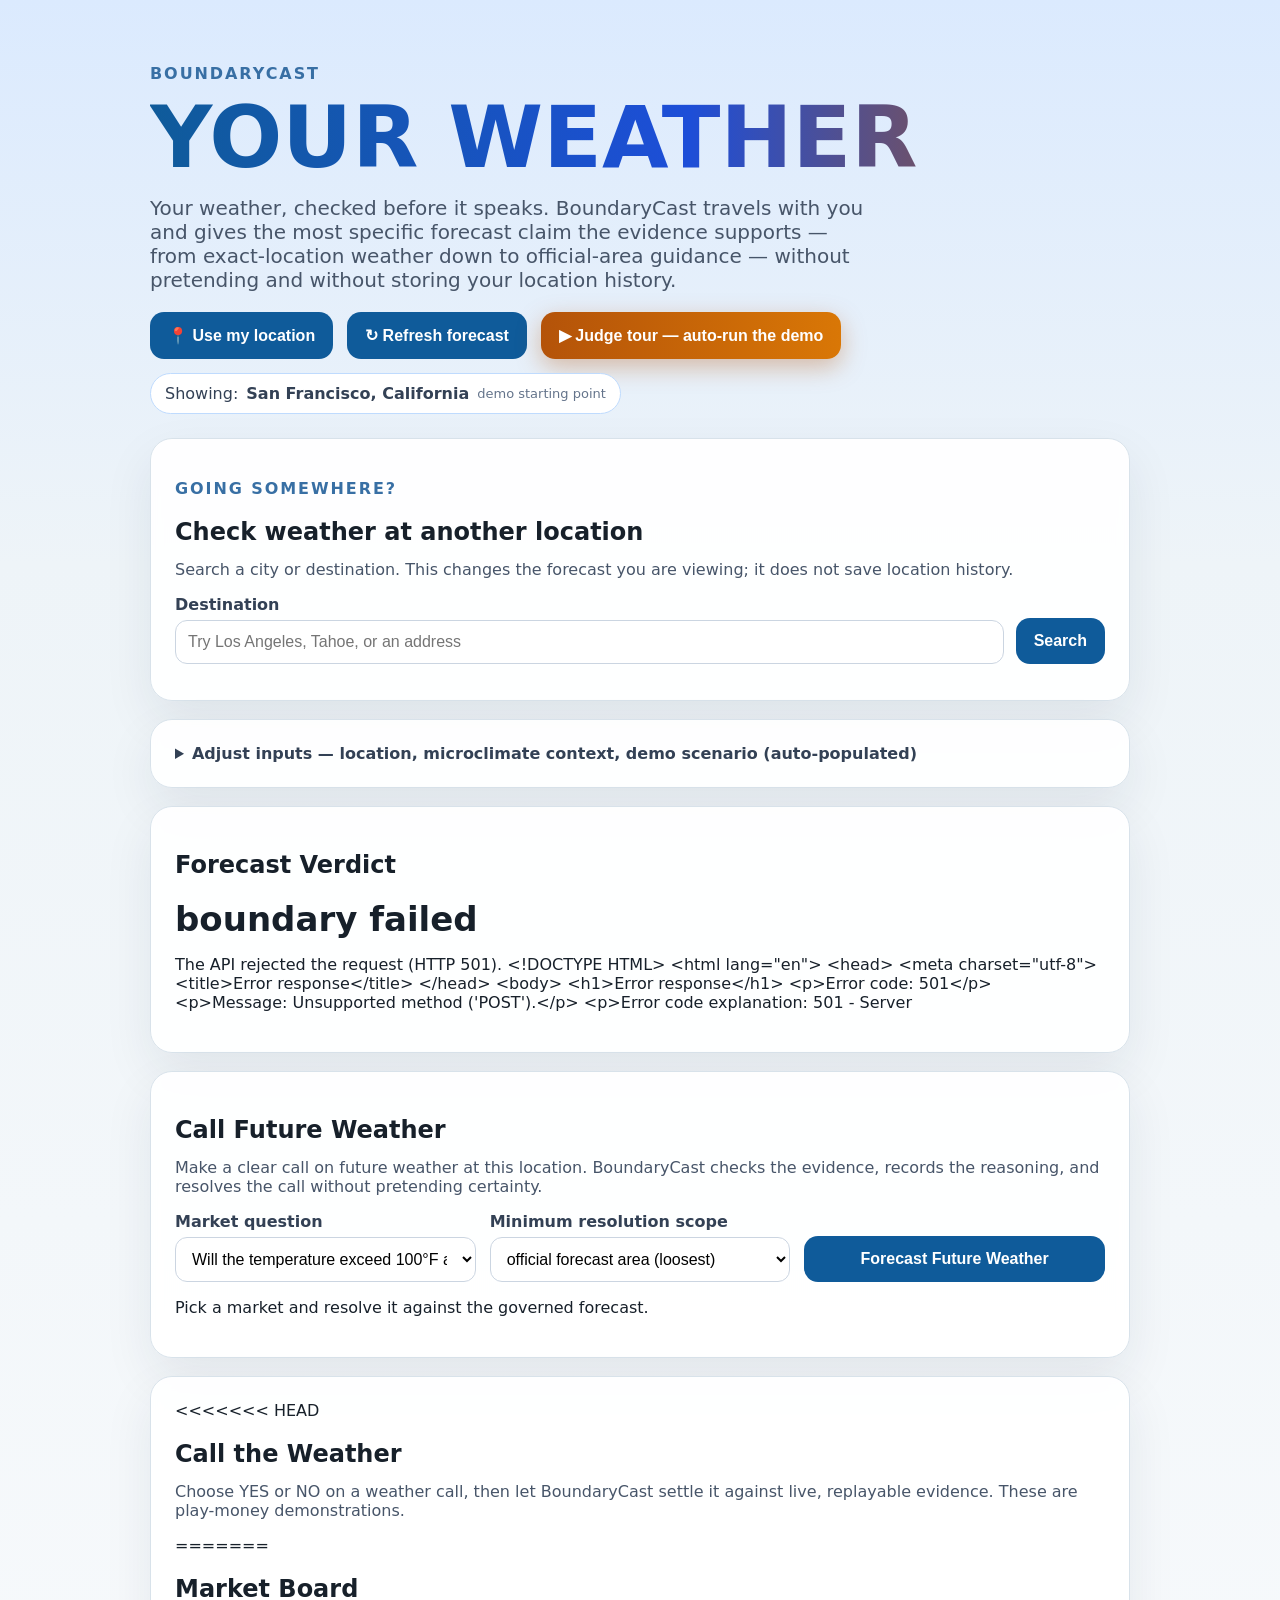
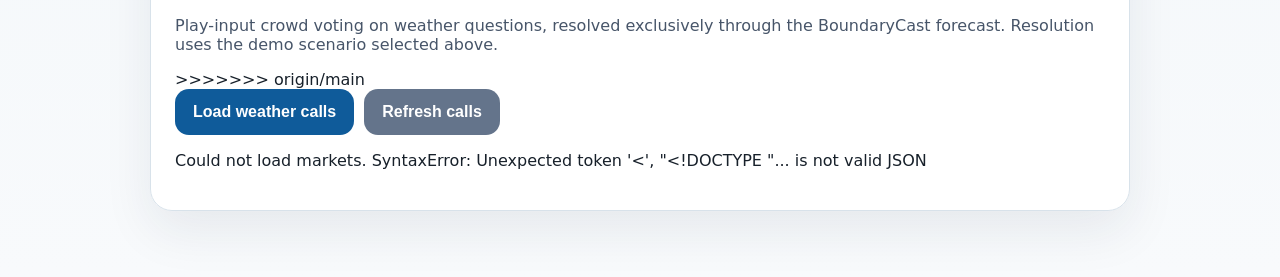
==== boundarycast-personal-weather/apps/web/index.html @ d0006dfb "Resolve merge conflicts with origin/main" ====
<!doctype html>
<html lang="en">
<head>
  <meta charset="utf-8" />
  <meta name="viewport" content="width=device-width, initial-scale=1" />
  <title>BoundaryCast | Your Weather</title>
  <link rel="stylesheet" href="styles.css" />
</head>
<body>
  <main class="shell">
    <section class="hero">
      <p class="eyebrow">BoundaryCast</p>
      <h1>Your Weather</h1>
      <p class="sub">Your weather, checked before it speaks. BoundaryCast travels with you and gives the most specific forecast claim the evidence supports — from exact-location weather down to official-area guidance — without pretending and without storing your location history.</p>
      <div class="tour-row">
        <button id="geo">📍 Use my location</button>
        <button id="run">↻ Refresh forecast</button>
        <button id="tour" class="secondary">▶ Judge tour — auto-run the demo</button>
        <span id="tourStatus"></span>
      </div>
      <div class="location-now" id="locationNow">Showing: <strong>San Francisco, California</strong> <span>demo starting point</span></div>
    </section>

    <section class="card destination-card">
      <p class="eyebrow">Going somewhere?</p>
      <h2>Check weather at another location</h2>
      <p class="oracle-sub">Search a city or destination. This changes the forecast you are viewing; it does not save location history.</p>
      <form id="destinationForm" class="destination-search">
        <label for="destination">Destination
          <input id="destination" autocomplete="off" placeholder="Try Los Angeles, Tahoe, or an address" />
        </label>
        <button type="submit">Search</button>
      </form>
      <div id="destinationResults" class="destination-results"></div>
    </section>

    <details class="card advanced">
      <summary>Adjust inputs — location, microclimate context, demo scenario (auto-populated)</summary>
      <p class="oracle-sub">Everything below fills itself: your location comes from the browser, microclimate context is auto-derived demo data. Open this only to override it.</p>
      <div class="controls">
      <label>Latitude <input id="lat" type="number" step="0.0001" min="-90" max="90" value="37.7749" /></label>
      <label>Longitude <input id="lon" type="number" step="0.0001" min="-180" max="180" value="-122.4194" /></label>
      <label>Precision meters <input id="precision" type="number" min="1" max="100000" value="25" /></label>
      <label>Requested scope
        <select id="requestedScope">
          <option value="exact_location">exact location</option>
          <option value="microclimate_adjusted">microclimate adjusted</option>
          <option value="nearby_observation_area">nearby observation area</option>
          <option value="official_forecast_area">official forecast area</option>
        </select>
      </label>
      <label>Surface exposure <input id="surface" value="open" placeholder="asphalt, grass, roof" /></label>
      <label>Shade exposure <input id="shade" value="partial" placeholder="open sun, tree shade, building shade" /></label>
      <label>Wind exposure <input id="wind" value="moderate" placeholder="sheltered, open, exposed" /></label>
      <label>Elevation meters <input id="elevation" type="number" step="1" min="-500" max="10000" value="16" placeholder="unknown" /></label>
      <label>Nearby water
        <select id="water"><option value="">unknown</option><option value="true" selected>yes</option><option value="false">no</option></select>
      </label>
      <label>Urban density
        <select id="urban"><option value="">unknown</option><option>low</option><option>medium</option><option selected>high</option></select>
      </label>
      <label>Demo scenario
        <select id="scenario">
          <option value="normal">normal evidence</option>
          <option value="alert">active official alert</option>
          <option value="no_observation">no nearby observation</option>
          <option value="no_forecast">no official forecast</option>
          <option value="nothing">no forecast + no observation</option>
        </select>
      </label>
      </div>
    </details>

    <section class="card" id="result">
      <h2>Forecast Verdict</h2>
      <p>Run the demo to generate a governed personal forecast.</p>
    </section>

    <section class="card">
      <h2>Call Future Weather</h2>
      <p class="oracle-sub">Make a clear call on future weather at this location. BoundaryCast checks the evidence, records the reasoning, and resolves the call without pretending certainty.</p>
      <div class="controls">
        <label>Market question
          <select id="market">
            <option value="temp100">Will the temperature exceed 100°F at this job site today?</option>
            <option value="temp80">Will the temperature exceed 80°F at this location today?</option>
            <option value="wind25">Will wind exceed 25 mph at this delivery checkpoint?</option>
            <option value="rain50">Will rain probability exceed 50% at this outdoor event?</option>
            <option value="alert">Will an official weather alert be active for this location?</option>
          </select>
        </label>
        <label>Minimum resolution scope
          <select id="minScope">
            <option value="official_forecast_area">official forecast area (loosest)</option>
            <option value="nearby_observation_area">nearby observation area</option>
            <option value="microclimate_adjusted">microclimate adjusted</option>
            <option value="exact_location">exact location (strictest)</option>
          </select>
        </label>
        <button id="resolve">Forecast Future Weather</button>
      </div>
      <div id="oracleResult"><p>Pick a market and resolve it against the governed forecast.</p></div>
    </section>

    <section class="card">
<<<<<<< HEAD
      <h2>Call the Weather</h2>
      <p class="oracle-sub">Choose YES or NO on a weather call, then let BoundaryCast settle it against live, replayable evidence. These are play-money demonstrations.</p>
=======
      <h2>Market Board</h2>
      <p class="oracle-sub">Play‑input crowd voting on weather questions, resolved exclusively through the BoundaryCast forecast. Resolution uses the demo scenario selected above.</p>
>>>>>>> origin/main
      <div class="board-actions">
        <button id="seedMarkets">Load weather calls</button>
        <button id="refreshMarkets" class="secondary">Refresh calls</button>
      </div>
      <div id="marketBoard"><p>Seed the demo markets to populate the board.</p></div>
    </section>
  </main>
  <script src="app.js"></script>
</body>
</html>
---- boundarycast-personal-weather/apps/web/styles.css ----
:root { font-family: Inter, ui-sans-serif, system-ui, -apple-system, Segoe UI, sans-serif; color: #17202a; }
body { margin: 0; background: linear-gradient(180deg, #dbeafe 0%, #eef4f8 30%, #f8fafc 100%); min-height: 100vh; }
.shell { max-width: 980px; margin: 0 auto; padding: 48px 20px; }
.hero { margin-bottom: 24px; }
.eyebrow { text-transform: uppercase; letter-spacing: .12em; font-weight: 700; color: #386fa4; }
h1 { font-size: clamp(42px, 8vw, 86px); line-height: .9; margin: 0; text-transform: uppercase;
     background: linear-gradient(90deg, #0f5b9a, #1d4ed8 55%, #b45309); -webkit-background-clip: text; background-clip: text; color: transparent; }
.sub { max-width: 720px; font-size: 20px; color: #475569; }
.tour-row { display: flex; align-items: center; gap: 14px; flex-wrap: wrap; margin-top: 6px; }
#tour { background: linear-gradient(90deg, #b45309, #d97706); box-shadow: 0 8px 24px rgba(180, 83, 9, .35); }
#tourStatus { color: #92400e; font-weight: 650; }
.location-now { margin-top: 14px; display: inline-flex; gap: 8px; align-items: center; padding: 10px 14px; border-radius: 999px; background: #fff; border: 1px solid #bfdbfe; color: #334155; }
.location-now span { color: #64748b; font-size: 13px; }
.destination-search { display: grid; grid-template-columns: 1fr auto; gap: 12px; align-items: end; }
.destination-results { display: grid; gap: 8px; margin-top: 12px; }
.destination-result { display: flex; justify-content: space-between; align-items: center; text-align: left; background: #eff6ff; color: #0f172a; padding: 12px 14px; }
.destination-result small { margin-left: 12px; }
.destination-selected { color: #166534; font-weight: 700; }
.forecast-place { color: #0f5b9a; font-weight: 750; margin-top: 4px; }
.card { background: rgba(255, 255, 255, .92); border: 1px solid #d8e2ea; border-radius: 22px; box-shadow: 0 20px 50px rgba(20, 40, 60, .08); padding: 24px; margin: 18px 0; backdrop-filter: blur(6px); }
.controls { display: grid; grid-template-columns: repeat(auto-fit, minmax(220px, 1fr)); gap: 14px; }
label { display: flex; flex-direction: column; gap: 6px; font-weight: 650; color: #334155; }
input, select { border: 1px solid #cbd5e1; border-radius: 12px; padding: 12px; font-size: 16px; background: white; }
input:focus, select:focus { outline: 2px solid #0f5b9a55; }
button { border: 0; border-radius: 14px; padding: 14px 18px; background: #0f5b9a; color: white; font-size: 16px; font-weight: 800; cursor: pointer; align-self: end; transition: transform .12s ease, box-shadow .12s ease; }
button:hover:not(:disabled) { transform: translateY(-1px); box-shadow: 0 10px 24px rgba(15, 91, 154, .3); }
.verdict { font-size: 34px; font-weight: 900; margin: 4px 0; animation: reveal .45s ease both; }
@keyframes reveal { from { opacity: 0; transform: translateY(8px); } to { opacity: 1; transform: none; } }
.scope-badge { display: inline-block; border-radius: 999px; padding: 8px 16px; font-weight: 800; font-size: 15px; margin: 6px 0 10px; background: #e2e8f0; color: #334155; animation: reveal .5s ease both; }
.scope-exact_location { background: #dcfce7; color: #166534; box-shadow: 0 0 0 3px #16653422; }
.scope-microclimate_adjusted { background: #dbeafe; color: #1e40af; box-shadow: 0 0 0 3px #1e40af22; }
.scope-nearby_observation_area { background: #fef9c3; color: #854d0e; }
.scope-official_forecast_area { background: #fef3c7; color: #92400e; }
.scope-official_alert_only { background: #fee2e2; color: #991b1b; box-shadow: 0 0 0 3px #991b1b22; }
.scope-unsupported_specific_claim { background: #f1f5f9; color: #475569; }
.fallback { background: #fffbeb; border: 1px solid #fde68a; border-radius: 12px; padding: 10px 14px; color: #92400e; }
.oracle-sub { color: #475569; margin-top: -6px; }
.resolution { font-size: 44px; font-weight: 900; letter-spacing: .02em; margin: 8px 0; animation: reveal .45s ease both; }
.resolution-YES { color: #15803d; }
.resolution-NO { color: #b91c1c; }
.resolution-UNRESOLVED { color: #92400e; }
.board-actions { display: flex; gap: 10px; margin-bottom: 12px; }
button.secondary { background: #64748b; }
.market { border: 1px solid #e2e8f0; border-radius: 14px; padding: 14px; margin: 10px 0; background: white; }
.market-q { margin-bottom: 6px; }
.market-meta { display: flex; flex-wrap: wrap; gap: 8px; margin-bottom: 10px; }
.pill-inline { background: #f1f5f9; border-radius: 999px; padding: 4px 10px; font-size: 13px; color: #334155; }
.market-actions { display: flex; flex-wrap: wrap; gap: 8px; }
.market-actions button { padding: 8px 12px; font-size: 14px; }
button.settle { background: #b45309; }
.market-resolution { background: #f8fafc; border-radius: 10px; padding: 10px 12px; }
.replay-line { color: #166534; font-weight: 650; font-size: 14px; }
.grid { display: grid; grid-template-columns: repeat(auto-fit, minmax(180px, 1fr)); gap: 12px; }
.pill { background: #f1f5f9; border-radius: 16px; padding: 14px; }
small { color: #64748b; }
code { background: #f8fafc; padding: 2px 6px; border-radius: 6px; }
button:disabled { opacity: .5; cursor: wait; }
/* Instant read */
.instant { display: flex; align-items: center; gap: 22px; padding: 6px 0 12px; flex-wrap: wrap; }
.instant-temp { font-size: clamp(56px, 9vw, 92px); font-weight: 900; line-height: 1; color: #0f172a; animation: reveal .4s ease both; }
.instant-temp .deg { font-size: .45em; font-weight: 700; color: #64748b; }
.instant-main { flex: 1; min-width: 240px; }
.instant-line { font-size: 20px; font-weight: 700; color: #0f172a; }
.instant-sub { color: #475569; margin: 4px 0 8px; }
.chip-row { display: flex; flex-wrap: wrap; gap: 8px; }
.chip { border-radius: 999px; padding: 5px 12px; font-size: 13px; font-weight: 700; background: #e2e8f0; color: #334155; }
.chip-ok { background: #ecfdf5; color: #166534; }
.chip-alert { background: #fee2e2; color: #991b1b; animation: pulse 1.6s ease infinite; }
@keyframes pulse { 0%, 100% { box-shadow: 0 0 0 0 #dc262633; } 50% { box-shadow: 0 0 0 6px #dc262600; } }
/* Advanced inputs + governance detail */
details.advanced summary, .govdetail summary { cursor: pointer; font-weight: 700; color: #334155; }
details.advanced .controls { margin-top: 14px; }
.govdetail { margin-top: 16px; border-top: 1px solid #e2e8f0; padding-top: 10px; }
/* Scope ladder */
.ladder { margin: 16px 0; padding: 14px; border: 1px solid #e2e8f0; border-radius: 14px; background: white; }
.rung { display: flex; align-items: center; gap: 10px; padding: 8px 10px; border-radius: 10px; color: #94a3b8; font-weight: 650; }
.rung-dot { width: 10px; height: 10px; border-radius: 50%; background: #cbd5e1; flex: none; }
.rung.granted { color: #0f172a; background: #ecfdf5; }
.rung.granted .rung-dot { background: #16a34a; box-shadow: 0 0 0 4px #16a34a22; }
.rung.requested { color: #92400e; background: #fffbeb; }
.rung.requested .rung-dot { background: #d97706; }
.rung.special.granted { background: #fef2f2; }
.rung.special.granted .rung-dot { background: #dc2626; box-shadow: 0 0 0 4px #dc262622; }
.rung-tag { font-size: 12px; border-radius: 999px; padding: 2px 10px; background: #fde68a; color: #92400e; margin-left: auto; }
.rung-tag.got { background: #bbf7d0; color: #166534; }
/* Epistemology checks */
.checks { margin: 14px 0; }
.checks summary { cursor: pointer; font-weight: 700; color: #334155; }
.check-grid { display: flex; flex-wrap: wrap; gap: 8px; margin-top: 10px; }
.check { font-size: 13px; border-radius: 999px; padding: 4px 10px; font-weight: 650; }
.check.ok { background: #ecfdf5; color: #166534; }
.check.bad { background: #fef2f2; color: #991b1b; }
/* Uncertainty band */
.band { margin: 14px 0; padding: 12px 14px; border: 1px solid #e2e8f0; border-radius: 14px; background: white; }
.band-bar { display: flex; align-items: center; gap: 12px; font-weight: 800; color: #0f172a; margin: 8px 0 4px; }
.band-track { flex: 1; height: 12px; border-radius: 999px; background: #e2e8f0; overflow: hidden; }
.band-fill { height: 100%; width: 100%; border-radius: 999px; background: linear-gradient(90deg, #60a5fa, #f59e0b, #ef4444); animation: bandgrow .8s ease both; }
@keyframes bandgrow { from { width: 0; } to { width: 100%; } }
.crowd-line { color: #92400e; font-weight: 650; font-size: 14px; }
@media (max-width: 560px) { .destination-search { grid-template-columns: 1fr; } .location-now { border-radius: 14px; align-items: flex-start; flex-direction: column; } }
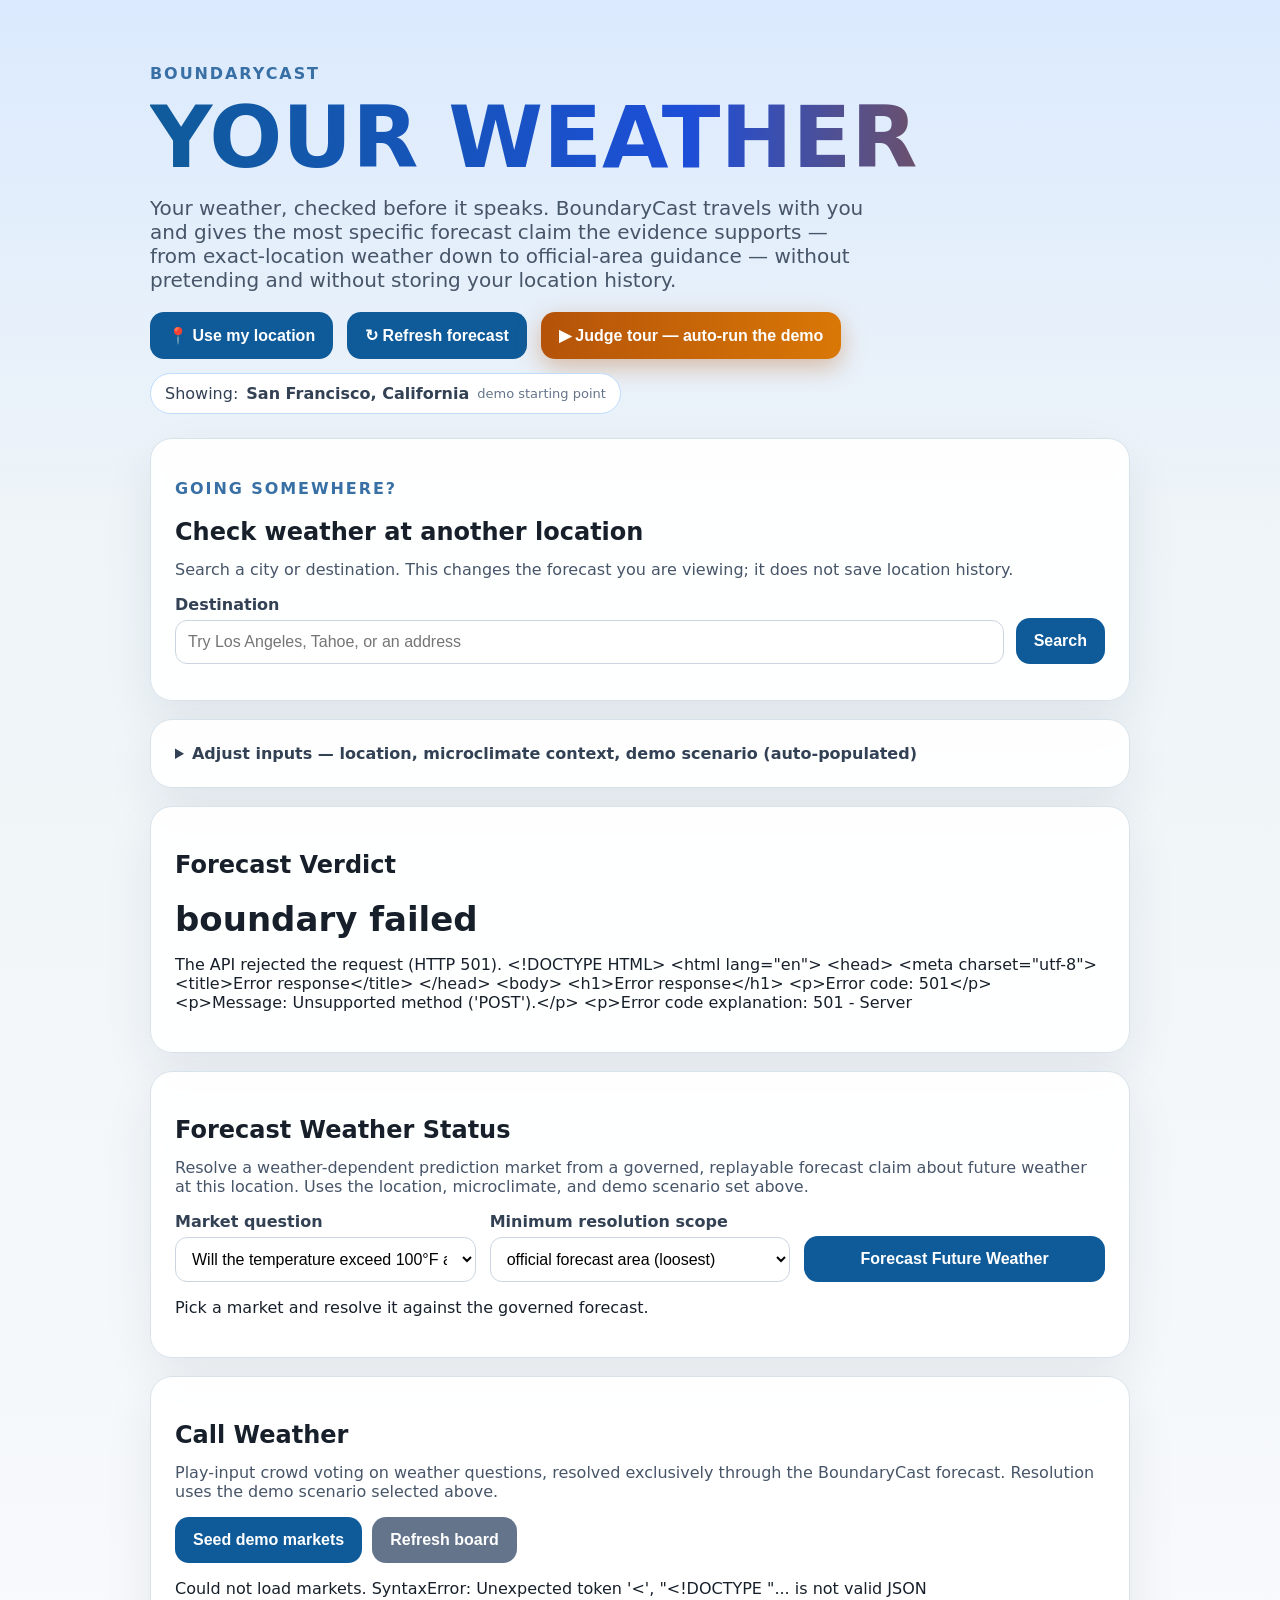
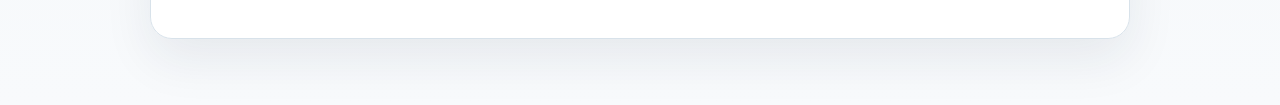
==== commit ac1d71b3: "Updated verdict wordings" ====
--- a/boundarycast-personal-weather/apps/web/index.html
+++ b/boundarycast-personal-weather/apps/web/index.html
@@ -77,8 +77,8 @@
     </section>
 
     <section class="card">
-      <h2>Call Future Weather</h2>
-      <p class="oracle-sub">Make a clear call on future weather at this location. BoundaryCast checks the evidence, records the reasoning, and resolves the call without pretending certainty.</p>
+      <h2>Forecast Weather Status</h2>
+      <p class="oracle-sub">Resolve a weather-dependent prediction market from a governed, replayable forecast claim about future weather at this location. Uses the location, microclimate, and demo scenario set above.</p>
       <div class="controls">
         <label>Market question
           <select id="market">
@@ -103,16 +103,11 @@
     </section>
 
     <section class="card">
-<<<<<<< HEAD
-      <h2>Call the Weather</h2>
-      <p class="oracle-sub">Choose YES or NO on a weather call, then let BoundaryCast settle it against live, replayable evidence. These are play-money demonstrations.</p>
-=======
-      <h2>Market Board</h2>
+      <h2>Call Weather</h2>
       <p class="oracle-sub">Play‑input crowd voting on weather questions, resolved exclusively through the BoundaryCast forecast. Resolution uses the demo scenario selected above.</p>
->>>>>>> origin/main
       <div class="board-actions">
-        <button id="seedMarkets">Load weather calls</button>
-        <button id="refreshMarkets" class="secondary">Refresh calls</button>
+        <button id="seedMarkets">Seed demo markets</button>
+        <button id="refreshMarkets" class="secondary">Refresh board</button>
       </div>
       <div id="marketBoard"><p>Seed the demo markets to populate the board.</p></div>
     </section>
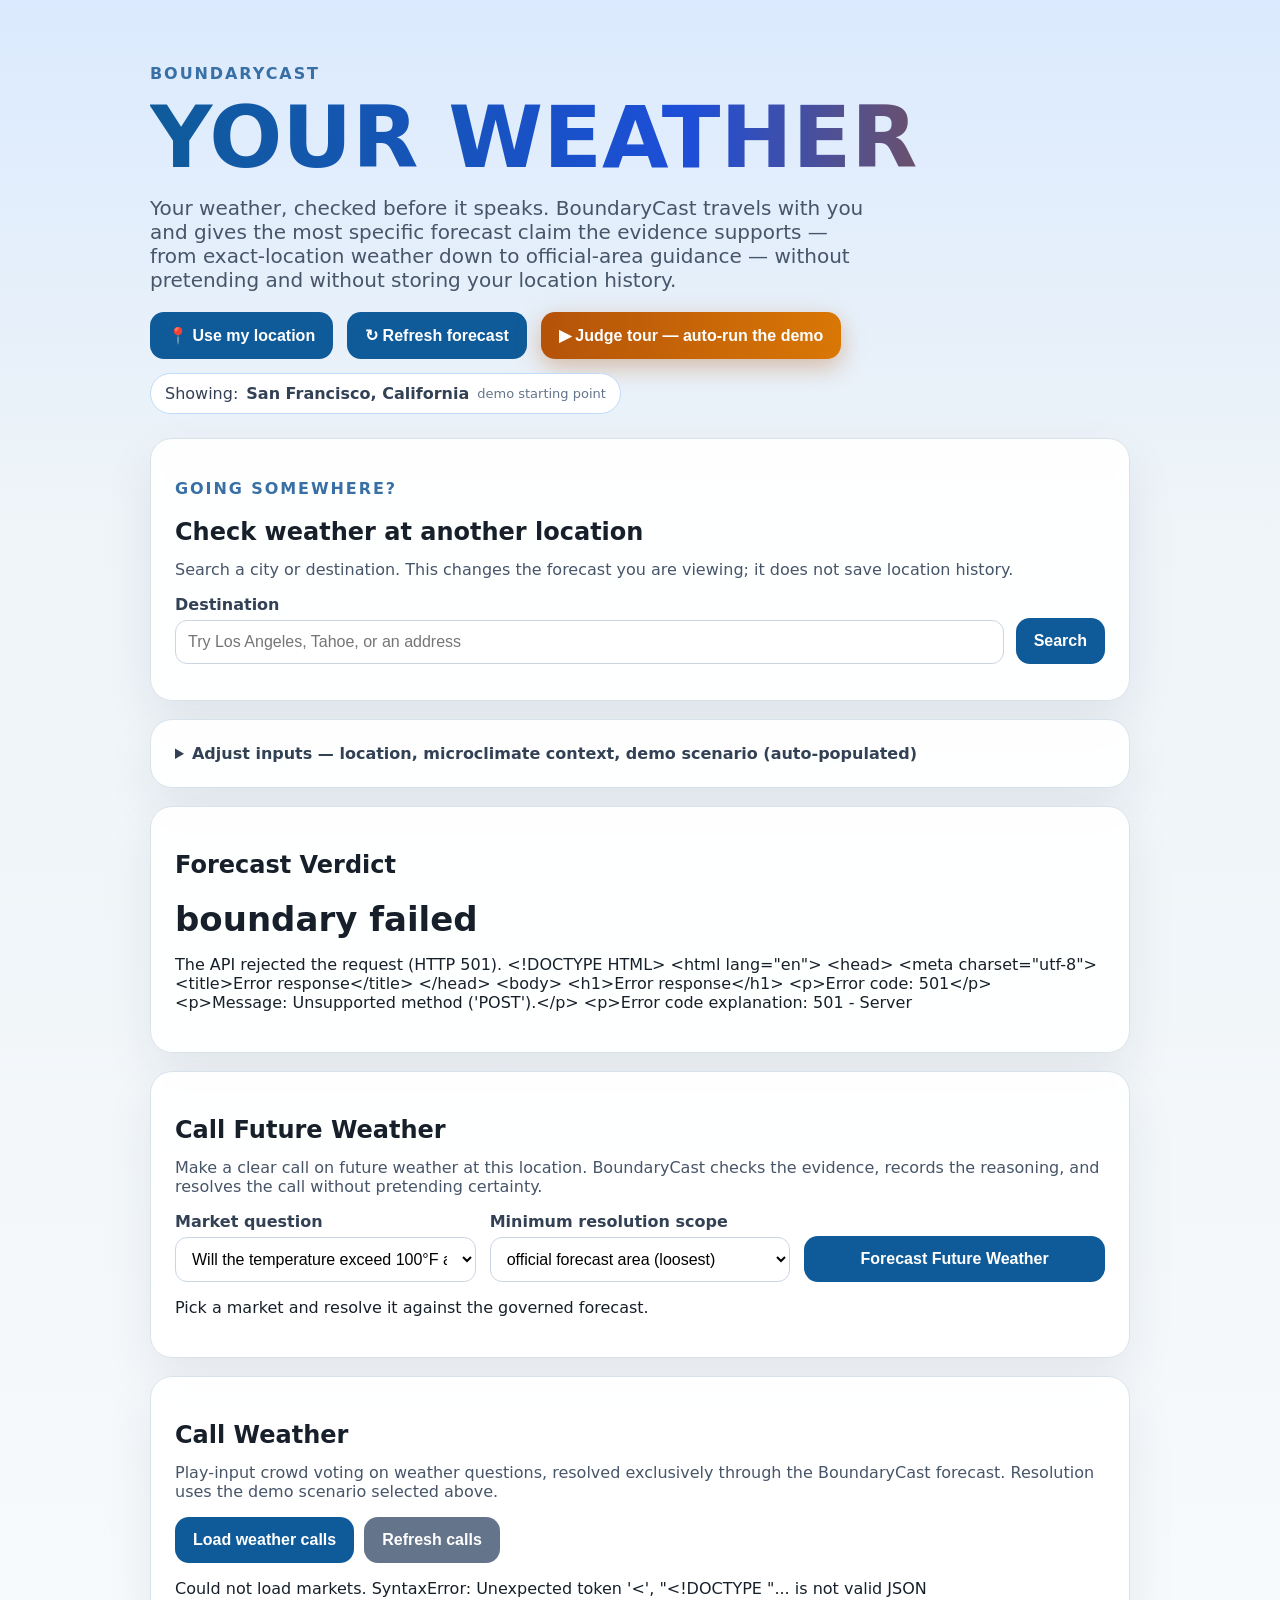
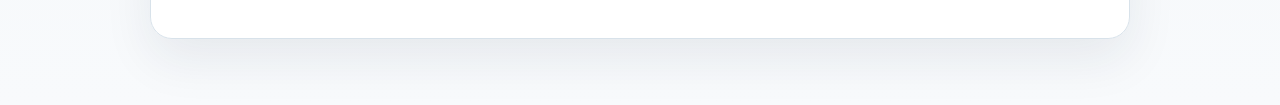
==== commit 1c40e70a: "Resolve conflict: Call Weather heading and updated paragraph" ====
--- a/boundarycast-personal-weather/apps/web/index.html
+++ b/boundarycast-personal-weather/apps/web/index.html
@@ -77,8 +77,8 @@
     </section>
 
     <section class="card">
-      <h2>Forecast Weather Status</h2>
-      <p class="oracle-sub">Resolve a weather-dependent prediction market from a governed, replayable forecast claim about future weather at this location. Uses the location, microclimate, and demo scenario set above.</p>
+      <h2>Call Future Weather</h2>
+      <p class="oracle-sub">Make a clear call on future weather at this location. BoundaryCast checks the evidence, records the reasoning, and resolves the call without pretending certainty.</p>
       <div class="controls">
         <label>Market question
           <select id="market">
@@ -106,8 +106,8 @@
       <h2>Call Weather</h2>
       <p class="oracle-sub">Play‑input crowd voting on weather questions, resolved exclusively through the BoundaryCast forecast. Resolution uses the demo scenario selected above.</p>
       <div class="board-actions">
-        <button id="seedMarkets">Seed demo markets</button>
-        <button id="refreshMarkets" class="secondary">Refresh board</button>
+        <button id="seedMarkets">Load weather calls</button>
+        <button id="refreshMarkets" class="secondary">Refresh calls</button>
       </div>
       <div id="marketBoard"><p>Seed the demo markets to populate the board.</p></div>
     </section>
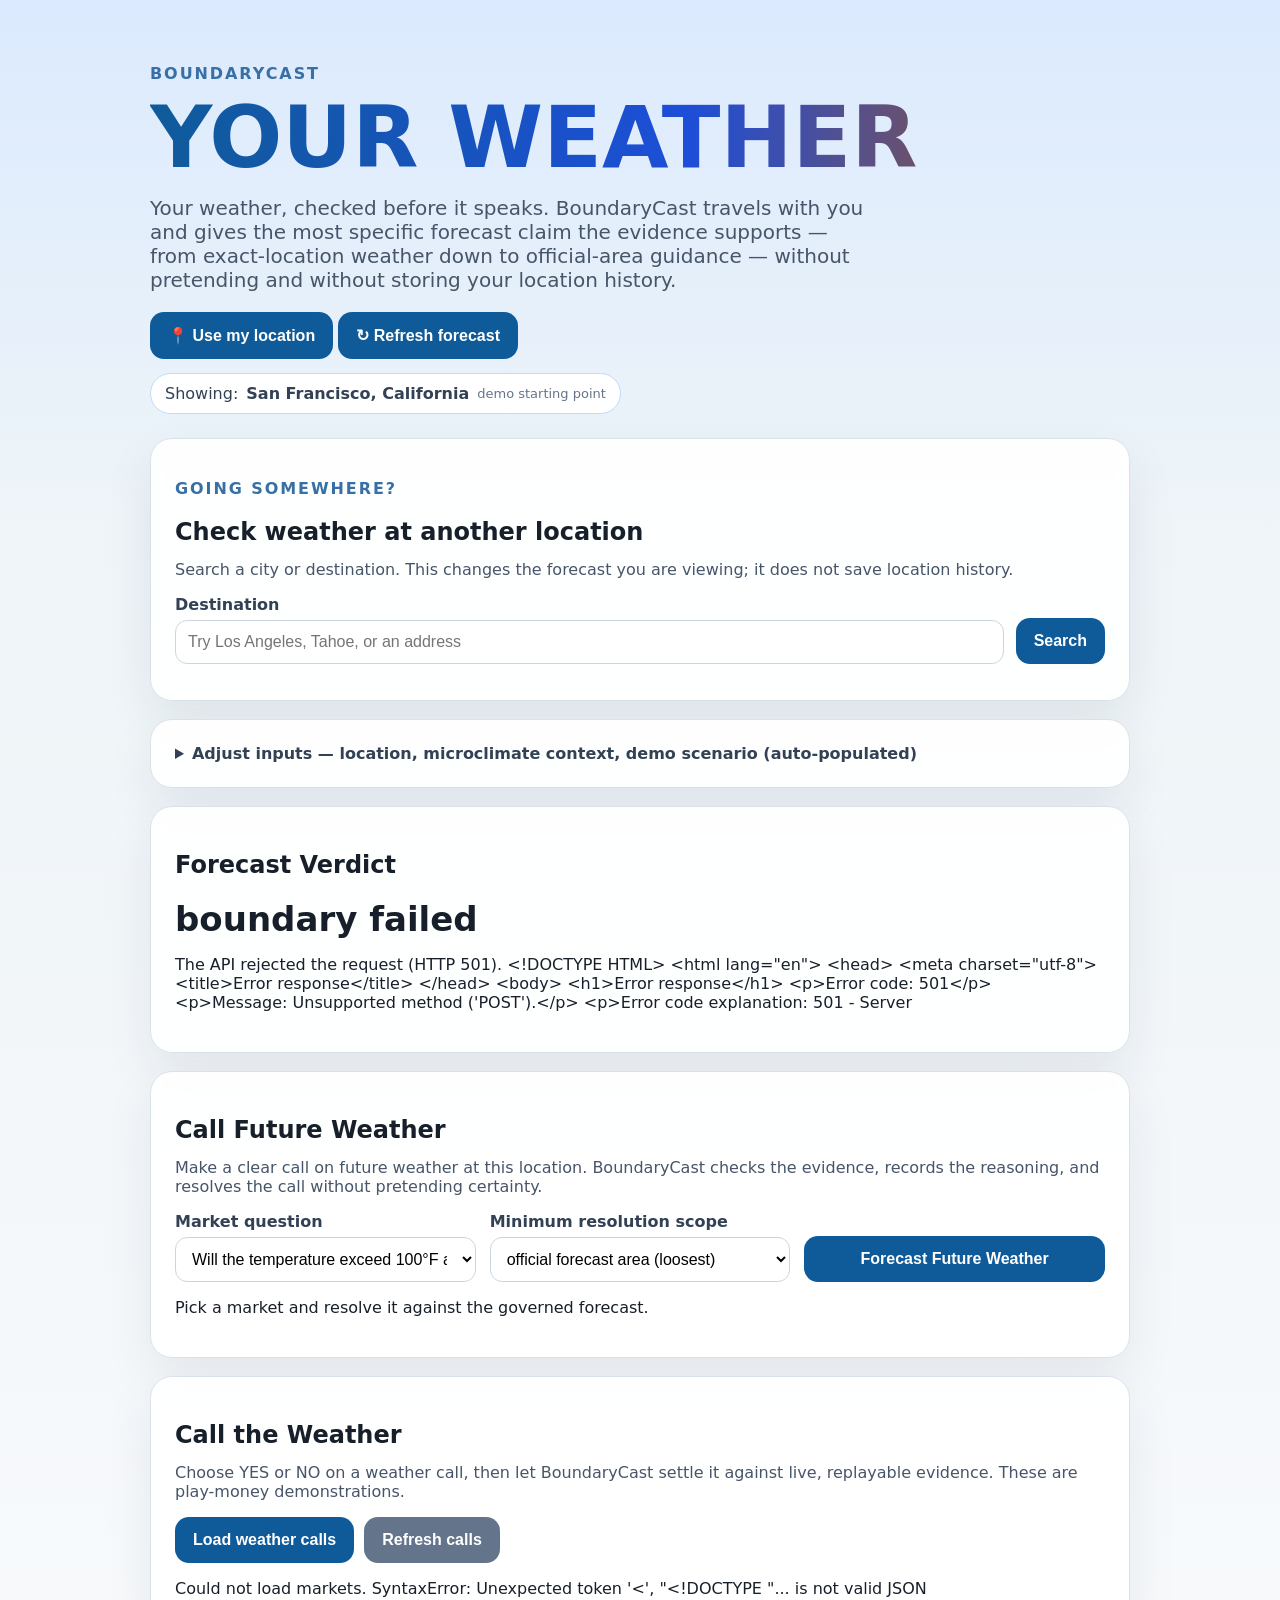
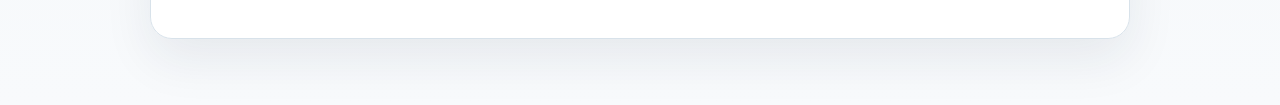
==== commit f9a64bdb: "Remove Judge Tour (index.html)" ====
--- a/boundarycast-personal-weather/apps/web/index.html
+++ b/boundarycast-personal-weather/apps/web/index.html
@@ -12,11 +12,10 @@
       <p class="eyebrow">BoundaryCast</p>
       <h1>Your Weather</h1>
       <p class="sub">Your weather, checked before it speaks. BoundaryCast travels with you and gives the most specific forecast claim the evidence supports — from exact-location weather down to official-area guidance — without pretending and without storing your location history.</p>
-      <div class="tour-row">
+      <div class="action-row">
         <button id="geo">📍 Use my location</button>
         <button id="run">↻ Refresh forecast</button>
-        <button id="tour" class="secondary">▶ Judge tour — auto-run the demo</button>
-        <span id="tourStatus"></span>
+        <span id="locationStatus"></span>
       </div>
       <div class="location-now" id="locationNow">Showing: <strong>San Francisco, California</strong> <span>demo starting point</span></div>
     </section>
@@ -103,8 +102,8 @@
     </section>
 
     <section class="card">
-      <h2>Call Weather</h2>
-      <p class="oracle-sub">Play‑input crowd voting on weather questions, resolved exclusively through the BoundaryCast forecast. Resolution uses the demo scenario selected above.</p>
+      <h2>Call the Weather</h2>
+      <p class="oracle-sub">Choose YES or NO on a weather call, then let BoundaryCast settle it against live, replayable evidence. These are play-money demonstrations.</p>
       <div class="board-actions">
         <button id="seedMarkets">Load weather calls</button>
         <button id="refreshMarkets" class="secondary">Refresh calls</button>
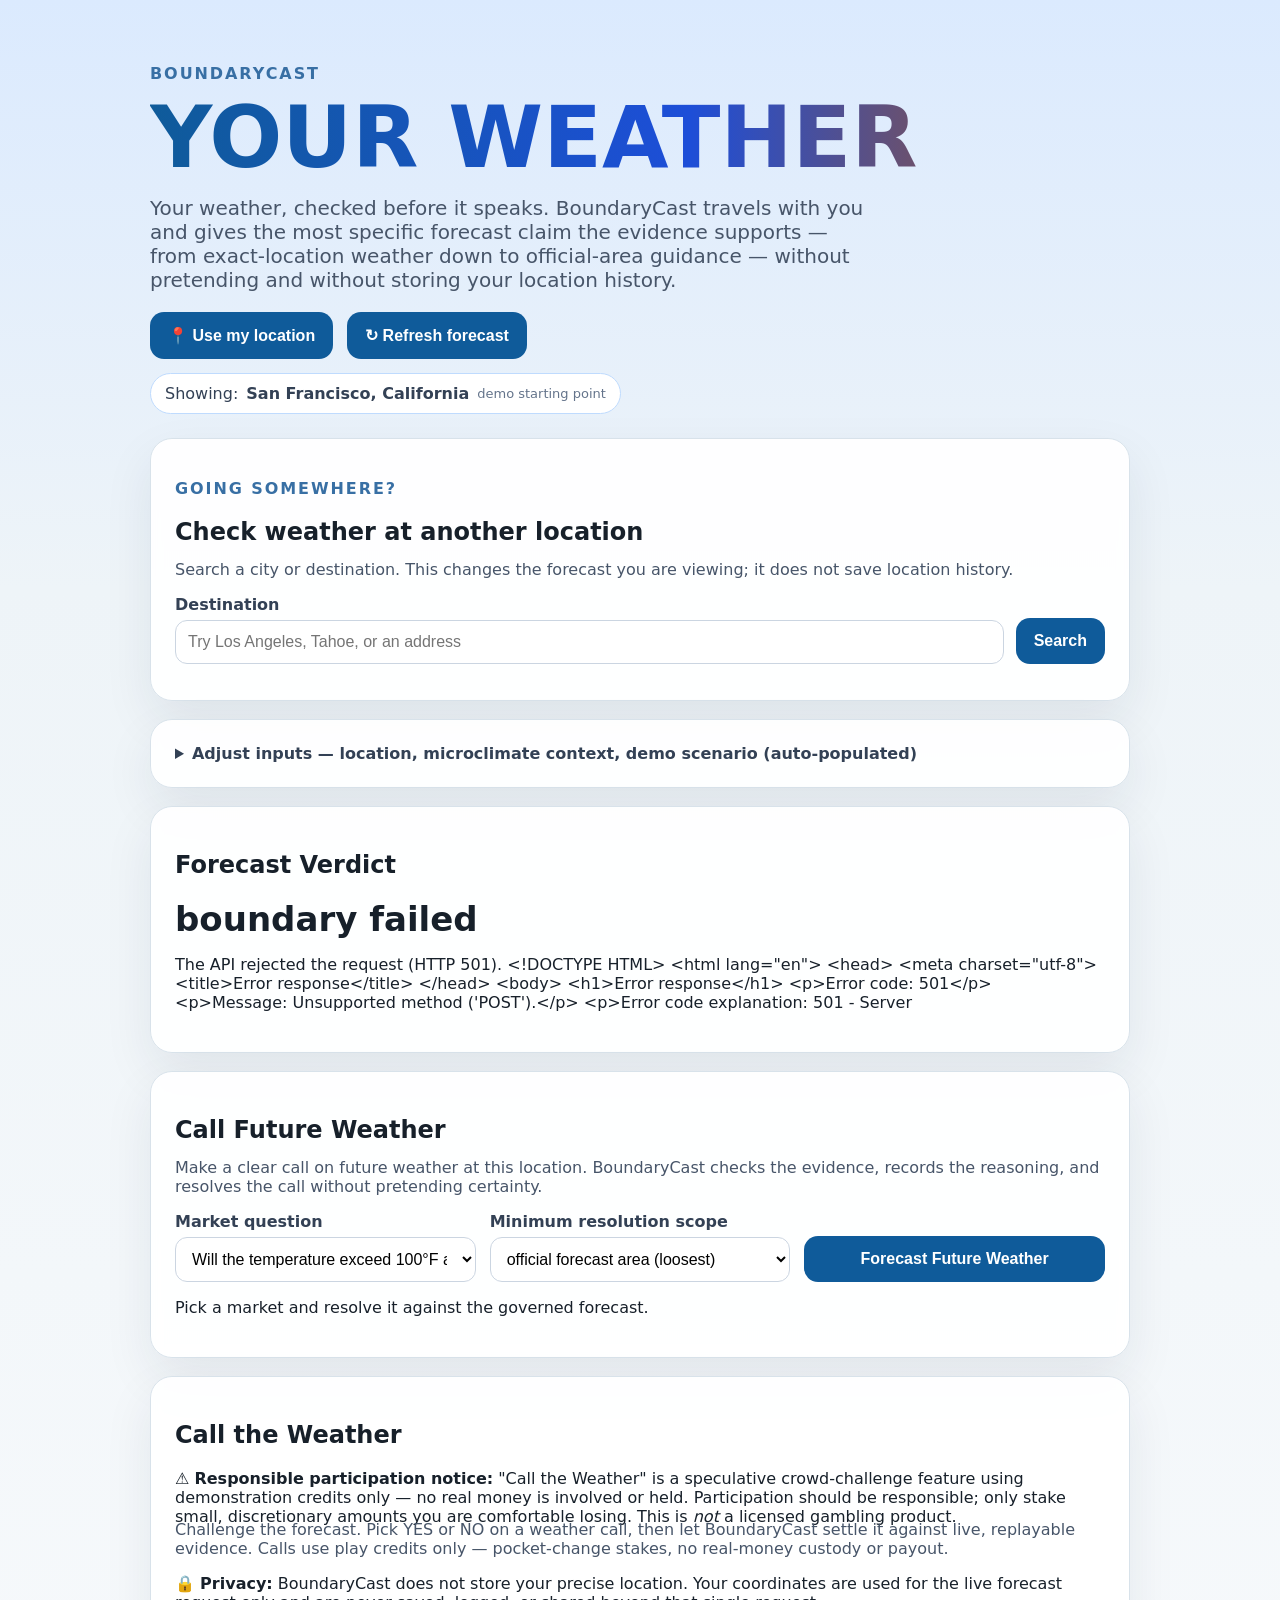
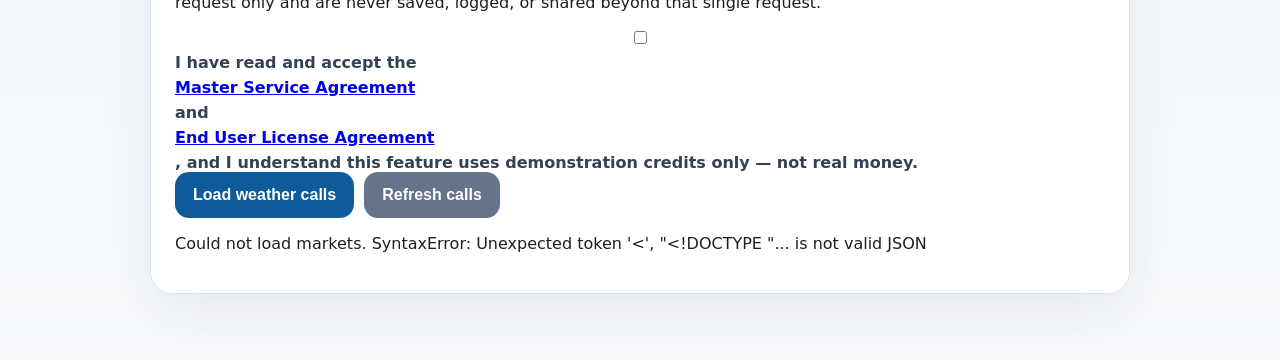
==== commit 3c4a605f: "feat: add gambling warning, MSA/EULA acceptance, and privacy notice for hackathon compliance" ====
--- a/boundarycast-personal-weather/apps/web/index.html
+++ b/boundarycast-personal-weather/apps/web/index.html
@@ -103,12 +103,30 @@
 
     <section class="card">
       <h2>Call the Weather</h2>
-      <p class="oracle-sub">Choose YES or NO on a weather call, then let BoundaryCast settle it against live, replayable evidence. These are play-money demonstrations.</p>
+
+      <div class="gambling-warning" id="gamblingWarning" role="alert">
+        ⚠️ <strong>Responsible participation notice:</strong> "Call the Weather" is a speculative crowd-challenge feature using demonstration credits only — no real money is involved or held. Participation should be responsible; only stake small, discretionary amounts you are comfortable losing. This is <em>not</em> a licensed gambling product.
+      </div>
+
+      <p class="oracle-sub">Challenge the forecast. Pick YES or NO on a weather call, then let BoundaryCast settle it against live, replayable evidence. Calls use play credits only — pocket-change stakes, no real-money custody or payout.</p>
+
+      <p class="privacy-notice" id="privacyNotice">
+        🔒 <strong>Privacy:</strong> BoundaryCast does not store your precise location. Your coordinates are used for the live forecast request only and are never saved, logged, or shared beyond that single request.
+      </p>
+
+      <div class="terms-row" id="termsRow">
+        <label class="terms-label">
+          <input type="checkbox" id="termsAccepted" />
+          I have read and accept the <a href="/ui/msa.html" target="_blank" rel="noopener noreferrer">Master Service Agreement</a> and <a href="/ui/eula.html" target="_blank" rel="noopener noreferrer">End User License Agreement</a>, and I understand this feature uses demonstration credits only — not real money.
+        </label>
+        <span id="termsError" class="terms-error" role="alert" hidden>You must accept the terms before placing or joining a call.</span>
+      </div>
+
       <div class="board-actions">
         <button id="seedMarkets">Load weather calls</button>
         <button id="refreshMarkets" class="secondary">Refresh calls</button>
       </div>
-      <div id="marketBoard"><p>Seed the demo markets to populate the board.</p></div>
+      <div id="marketBoard"><p>Load the demonstration calls to populate the board.</p></div>
     </section>
   </main>
   <script src="app.js"></script>
--- a/boundarycast-personal-weather/apps/web/styles.css
+++ b/boundarycast-personal-weather/apps/web/styles.css
@@ -6,9 +6,8 @@
 h1 { font-size: clamp(42px, 8vw, 86px); line-height: .9; margin: 0; text-transform: uppercase;
      background: linear-gradient(90deg, #0f5b9a, #1d4ed8 55%, #b45309); -webkit-background-clip: text; background-clip: text; color: transparent; }
 .sub { max-width: 720px; font-size: 20px; color: #475569; }
-.tour-row { display: flex; align-items: center; gap: 14px; flex-wrap: wrap; margin-top: 6px; }
-#tour { background: linear-gradient(90deg, #b45309, #d97706); box-shadow: 0 8px 24px rgba(180, 83, 9, .35); }
-#tourStatus { color: #92400e; font-weight: 650; }
+.action-row { display: flex; align-items: center; gap: 14px; flex-wrap: wrap; margin-top: 6px; }
+#locationStatus { color: #92400e; font-weight: 650; }
 .location-now { margin-top: 14px; display: inline-flex; gap: 8px; align-items: center; padding: 10px 14px; border-radius: 999px; background: #fff; border: 1px solid #bfdbfe; color: #334155; }
 .location-now span { color: #64748b; font-size: 13px; }
 .destination-search { display: grid; grid-template-columns: 1fr auto; gap: 12px; align-items: end; }
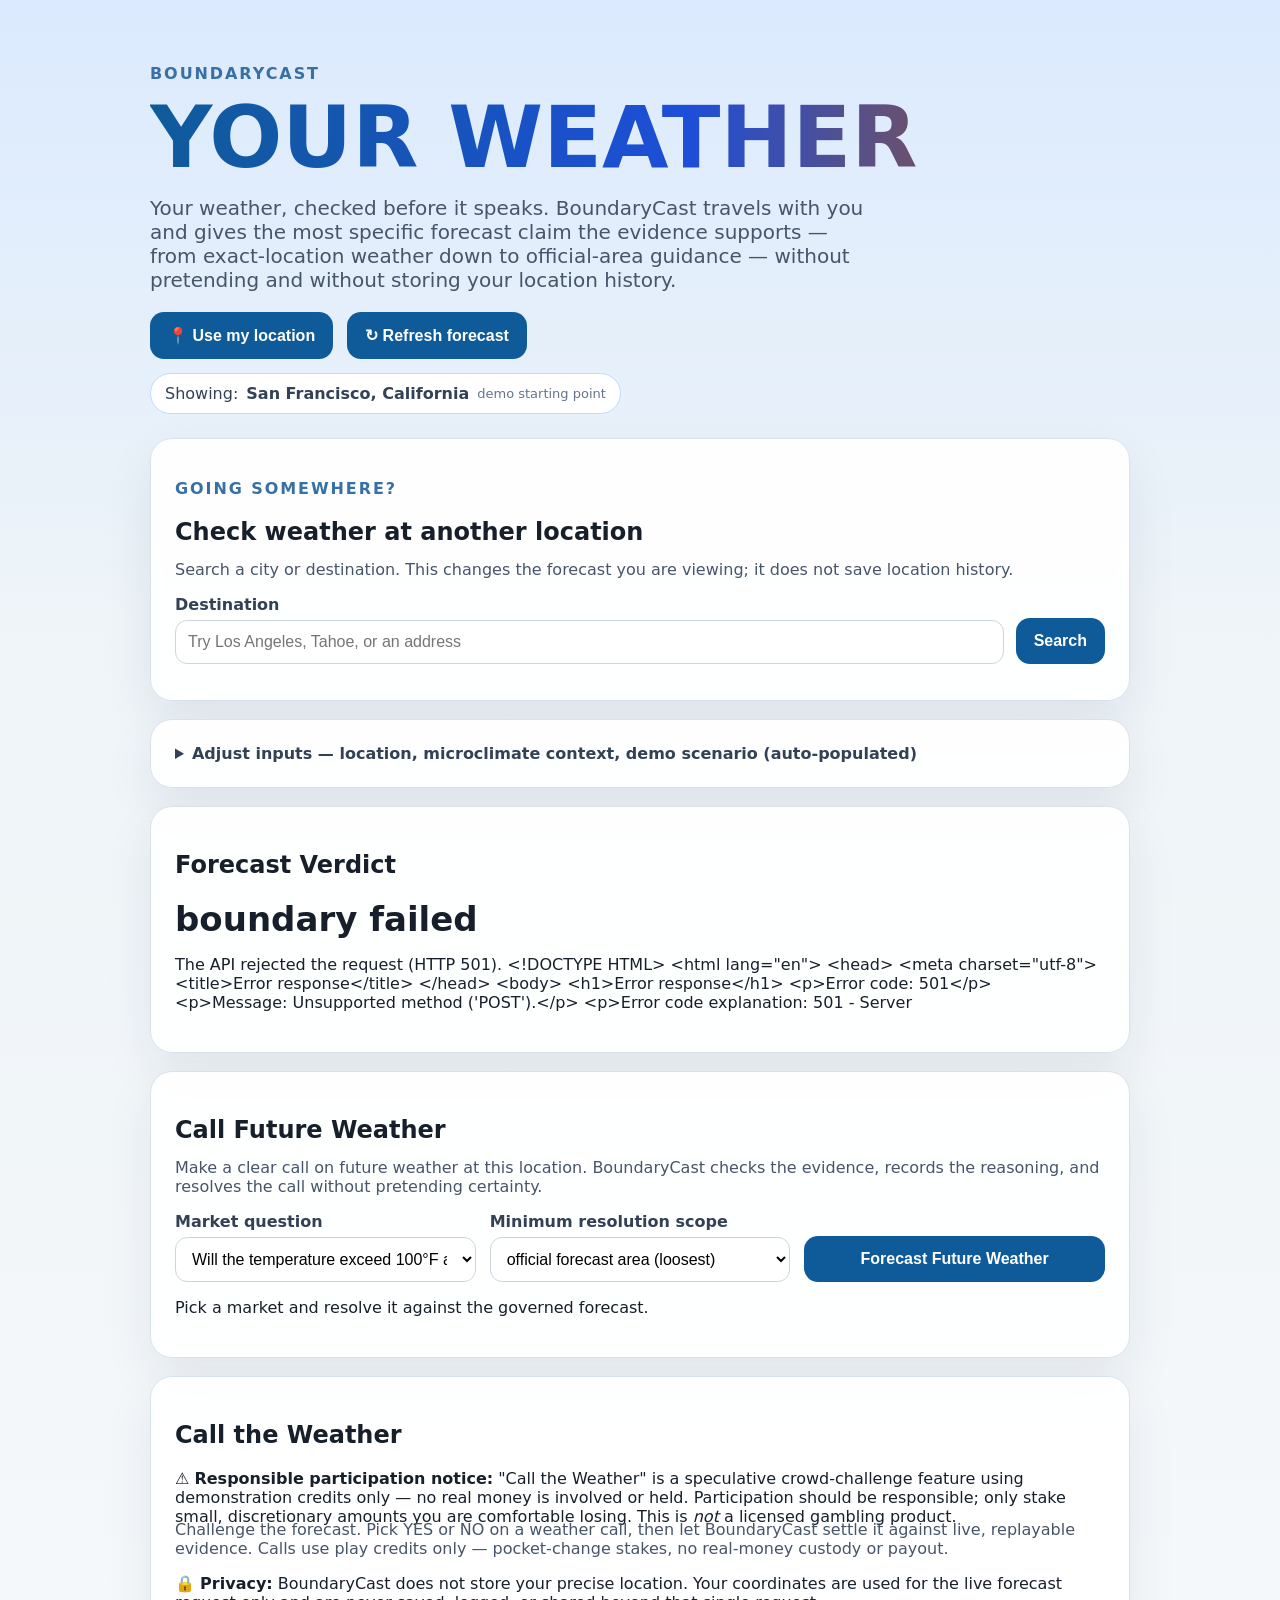
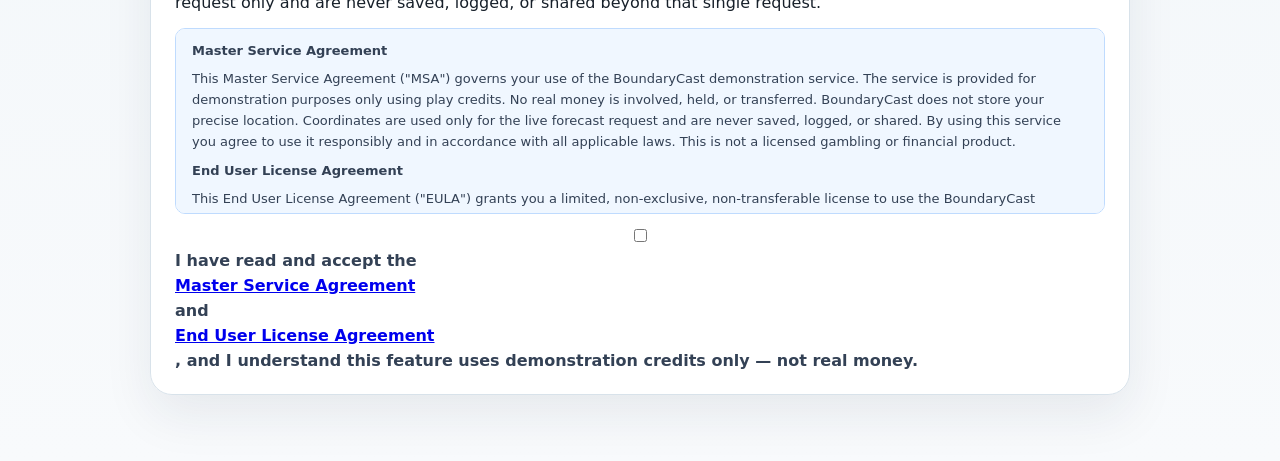
==== commit 6fbf8251: "Outlined and hide the service and license agreement." ====
--- a/boundarycast-personal-weather/apps/web/index.html
+++ b/boundarycast-personal-weather/apps/web/index.html
@@ -115,6 +115,12 @@
       </p>
 
       <div class="terms-row" id="termsRow">
+        <div class="agreement-scroll">
+          <p><strong>Master Service Agreement</strong></p>
+          <p>This Master Service Agreement ("MSA") governs your use of the BoundaryCast demonstration service. The service is provided for demonstration purposes only using play credits. No real money is involved, held, or transferred. BoundaryCast does not store your precise location. Coordinates are used only for the live forecast request and are never saved, logged, or shared. By using this service you agree to use it responsibly and in accordance with all applicable laws. This is not a licensed gambling or financial product.</p>
+          <p><strong>End User License Agreement</strong></p>
+          <p>This End User License Agreement ("EULA") grants you a limited, non-exclusive, non-transferable license to use the BoundaryCast demonstration application for personal, non-commercial purposes. You may not reverse-engineer, redistribute, or use the service to transmit harmful or unlawful content. The service is provided "as-is" without warranty of any kind. BoundaryCast reserves the right to modify or discontinue the service at any time. Play credits have no monetary value and cannot be exchanged for real currency.</p>
+        </div>
         <label class="terms-label">
           <input type="checkbox" id="termsAccepted" />
           I have read and accept the <a href="/ui/msa.html" target="_blank" rel="noopener noreferrer">Master Service Agreement</a> and <a href="/ui/eula.html" target="_blank" rel="noopener noreferrer">End User License Agreement</a>, and I understand this feature uses demonstration credits only — not real money.
@@ -122,11 +128,13 @@
         <span id="termsError" class="terms-error" role="alert" hidden>You must accept the terms before placing or joining a call.</span>
       </div>
 
-      <div class="board-actions">
-        <button id="seedMarkets">Load weather calls</button>
-        <button id="refreshMarkets" class="secondary">Refresh calls</button>
+      <div id="callWeatherContent" hidden>
+        <div class="board-actions">
+          <button id="seedMarkets">Load weather calls</button>
+          <button id="refreshMarkets" class="secondary">Refresh calls</button>
+        </div>
+        <div id="marketBoard"><p>Load the demonstration calls to populate the board.</p></div>
       </div>
-      <div id="marketBoard"><p>Load the demonstration calls to populate the board.</p></div>
     </section>
   </main>
   <script src="app.js"></script>
--- a/boundarycast-personal-weather/apps/web/styles.css
+++ b/boundarycast-personal-weather/apps/web/styles.css
@@ -1,4 +1,7 @@
 :root { font-family: Inter, ui-sans-serif, system-ui, -apple-system, Segoe UI, sans-serif; color: #17202a; }
+.agreement-scroll { max-height: 160px; overflow-y: auto; border: 1px solid #bfdbfe; border-radius: 10px; padding: 12px 16px; background: #f0f7ff; font-size: 13px; color: #334155; line-height: 1.6; margin-bottom: 12px; }
+.agreement-scroll p { margin: 0 0 8px; }
+.agreement-scroll p:last-child { margin-bottom: 0; }
 body { margin: 0; background: linear-gradient(180deg, #dbeafe 0%, #eef4f8 30%, #f8fafc 100%); min-height: 100vh; }
 .shell { max-width: 980px; margin: 0 auto; padding: 48px 20px; }
 .hero { margin-bottom: 24px; }
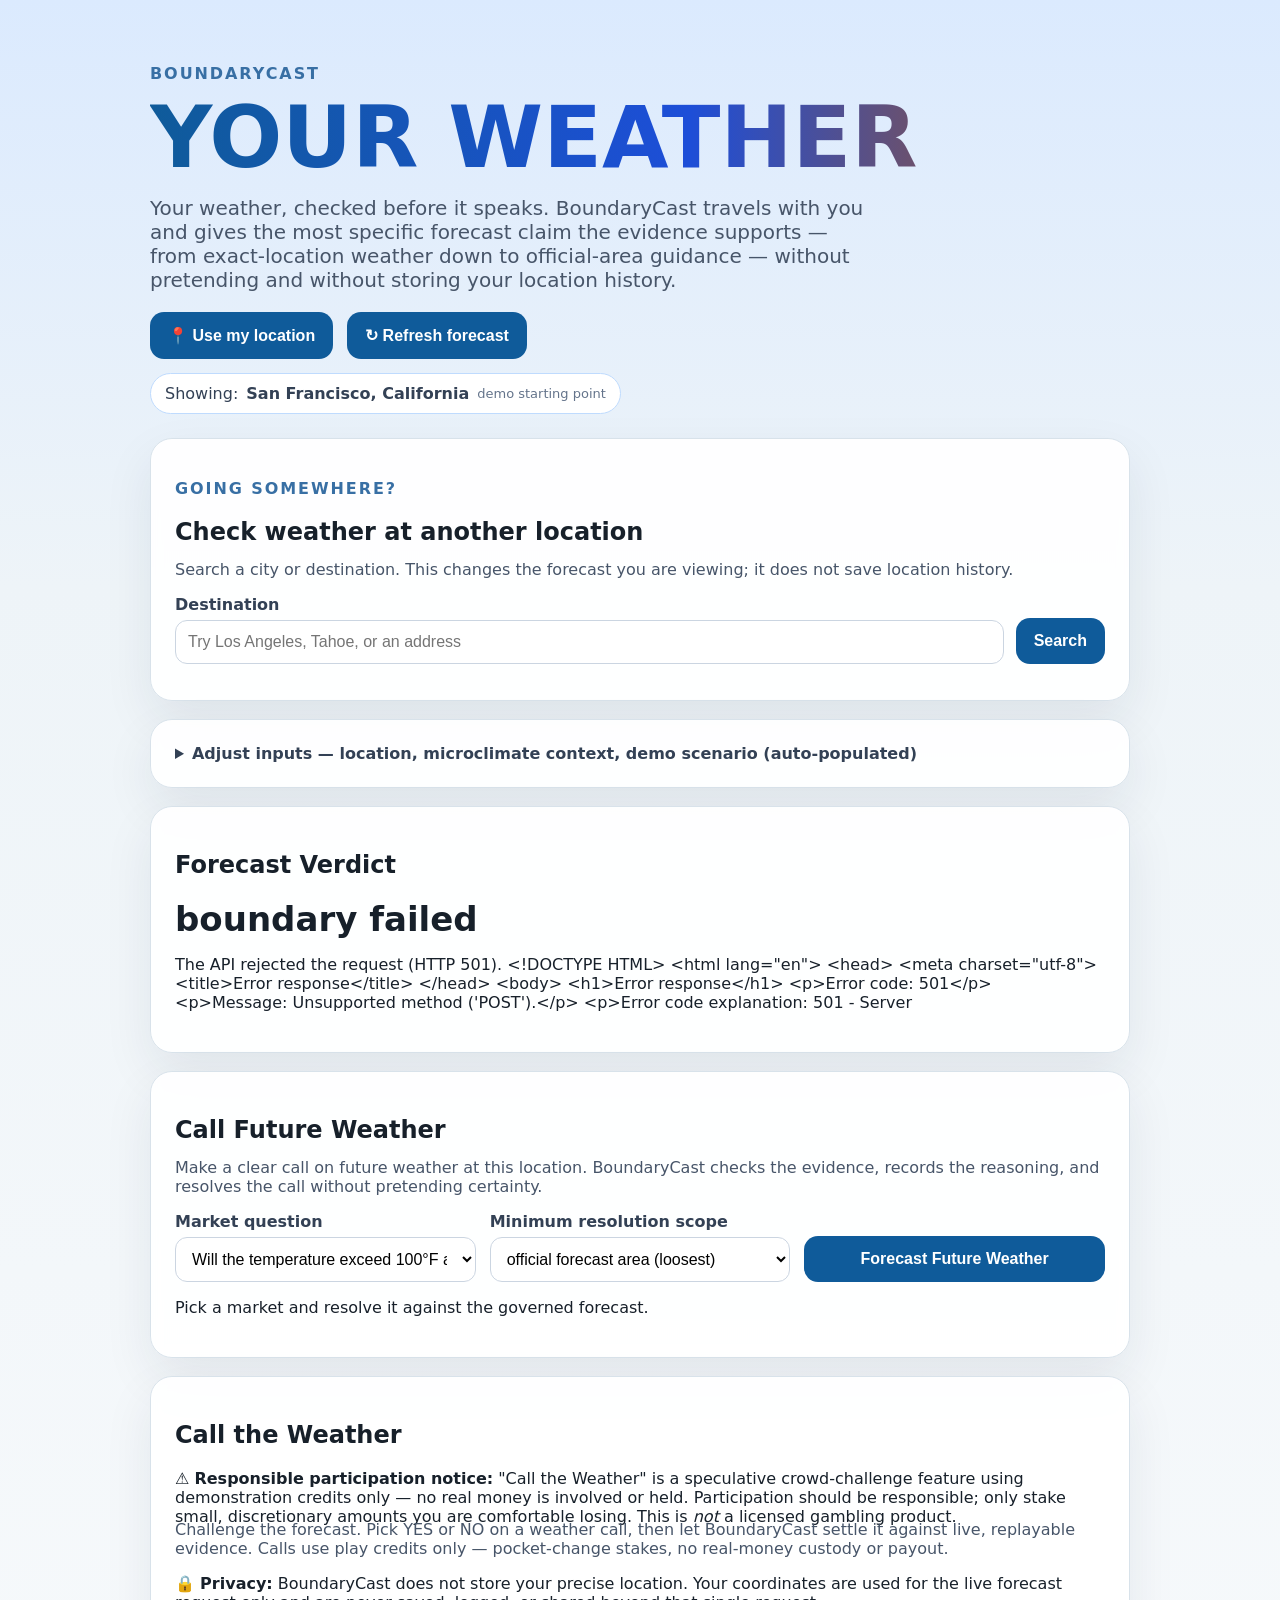
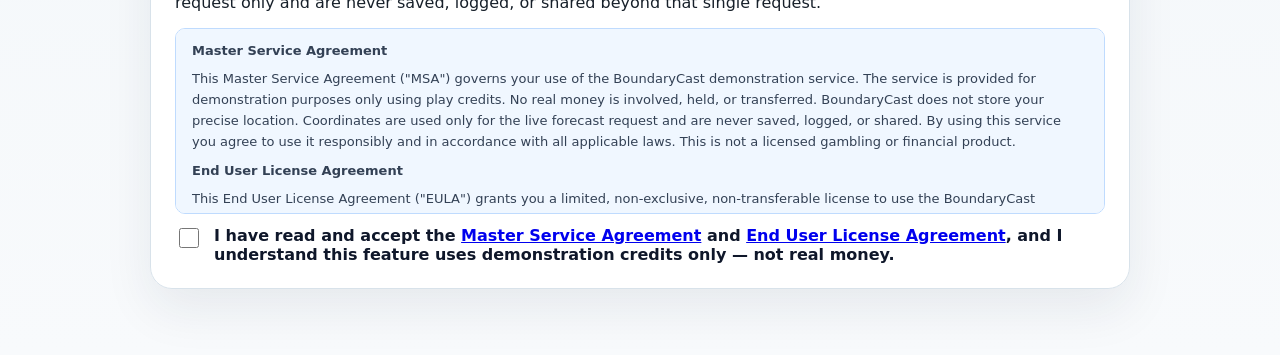
==== commit a9e3eb4d: "Fixed the checkbox" ====
--- a/boundarycast-personal-weather/apps/web/index.html
+++ b/boundarycast-personal-weather/apps/web/index.html
@@ -123,7 +123,7 @@
         </div>
         <label class="terms-label">
           <input type="checkbox" id="termsAccepted" />
-          I have read and accept the <a href="/ui/msa.html" target="_blank" rel="noopener noreferrer">Master Service Agreement</a> and <a href="/ui/eula.html" target="_blank" rel="noopener noreferrer">End User License Agreement</a>, and I understand this feature uses demonstration credits only — not real money.
+          <span>I have read and accept the <a href="/ui/msa.html" target="_blank" rel="noopener noreferrer">Master Service Agreement</a> and <a href="/ui/eula.html" target="_blank" rel="noopener noreferrer">End User License Agreement</a>, and I understand this feature uses demonstration credits only — not real money.</span>
         </label>
         <span id="termsError" class="terms-error" role="alert" hidden>You must accept the terms before placing or joining a call.</span>
       </div>
--- a/boundarycast-personal-weather/apps/web/styles.css
+++ b/boundarycast-personal-weather/apps/web/styles.css
@@ -2,6 +2,8 @@
 .agreement-scroll { max-height: 160px; overflow-y: auto; border: 1px solid #bfdbfe; border-radius: 10px; padding: 12px 16px; background: #f0f7ff; font-size: 13px; color: #334155; line-height: 1.6; margin-bottom: 12px; }
 .agreement-scroll p { margin: 0 0 8px; }
 .agreement-scroll p:last-child { margin-bottom: 0; }
+.terms-label { display: flex !important; flex-direction: row !important; align-items: flex-start; gap: 12px; font-weight: 600; color: #0f172a; cursor: pointer; }
+.terms-label input[type="checkbox"] { width: 20px; height: 20px; min-width: 20px; cursor: pointer; accent-color: #1d4ed8; margin-top: 2px; }
 body { margin: 0; background: linear-gradient(180deg, #dbeafe 0%, #eef4f8 30%, #f8fafc 100%); min-height: 100vh; }
 .shell { max-width: 980px; margin: 0 auto; padding: 48px 20px; }
 .hero { margin-bottom: 24px; }
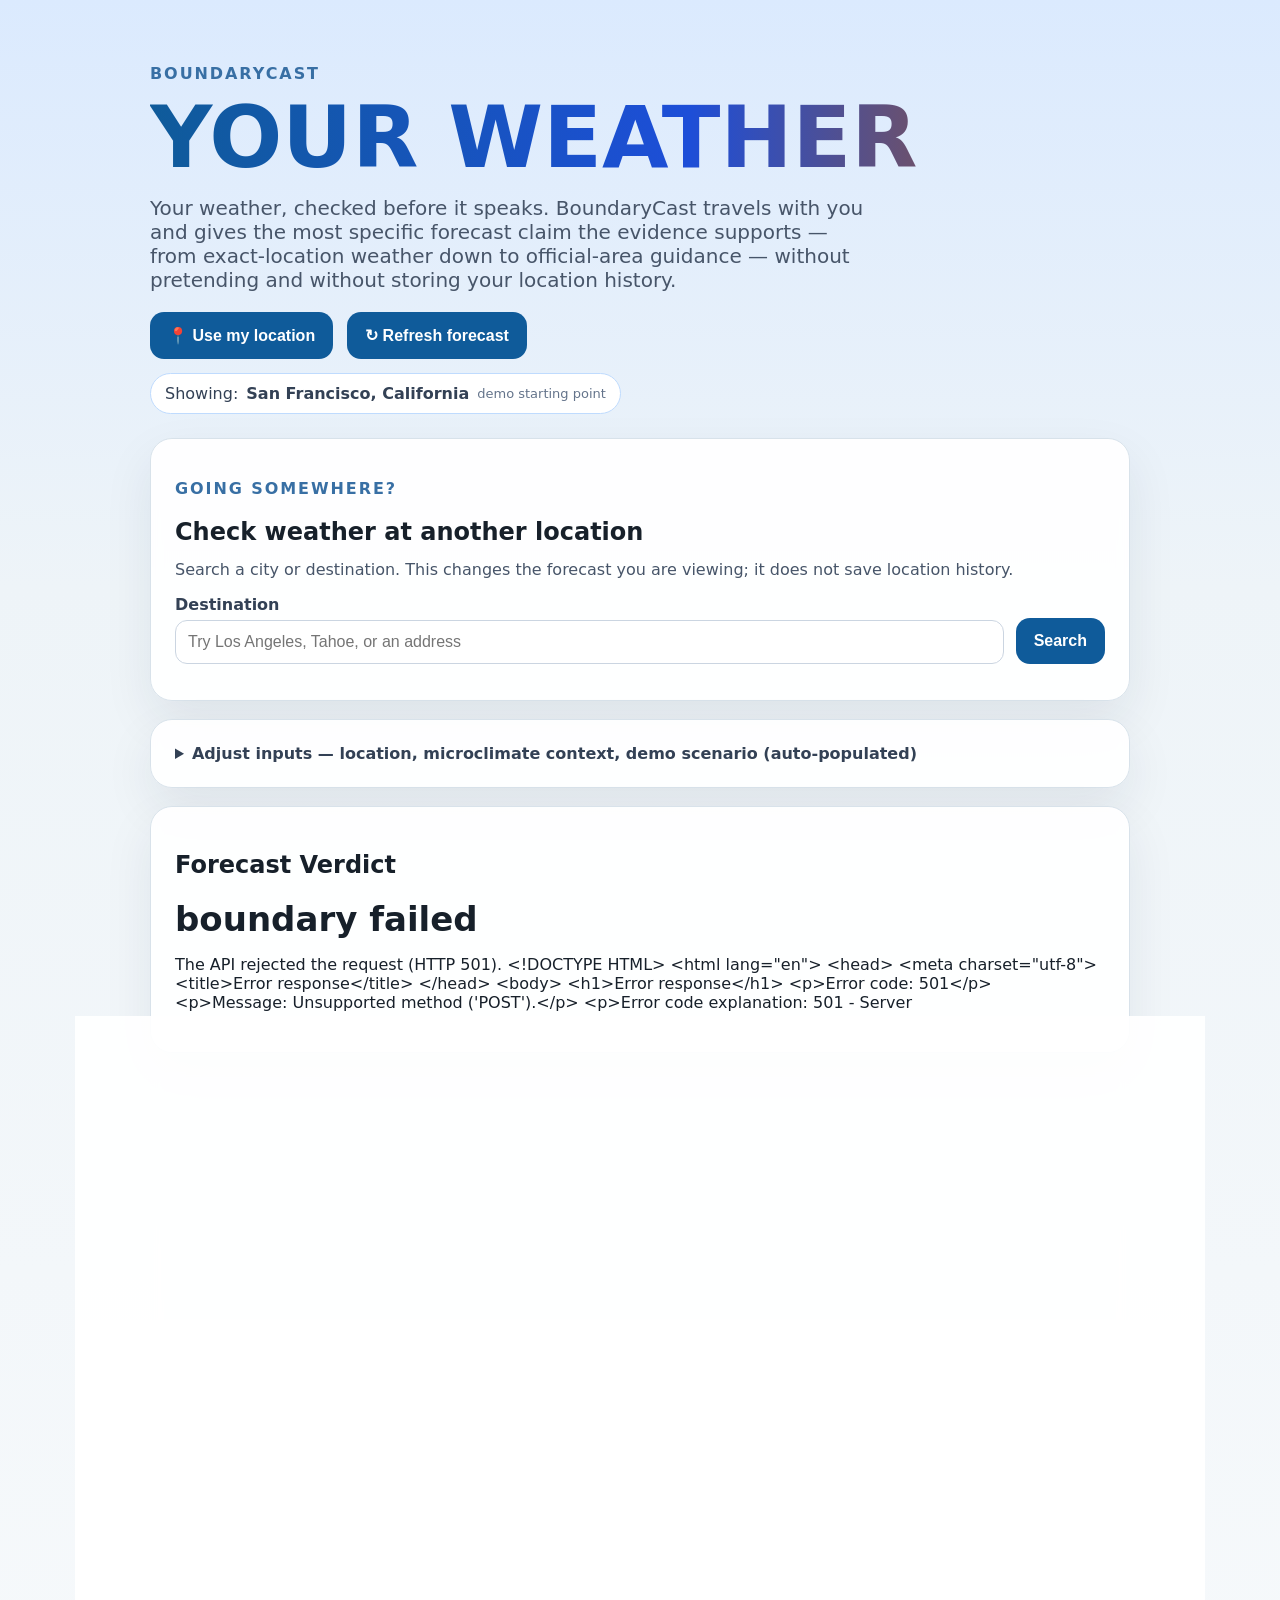
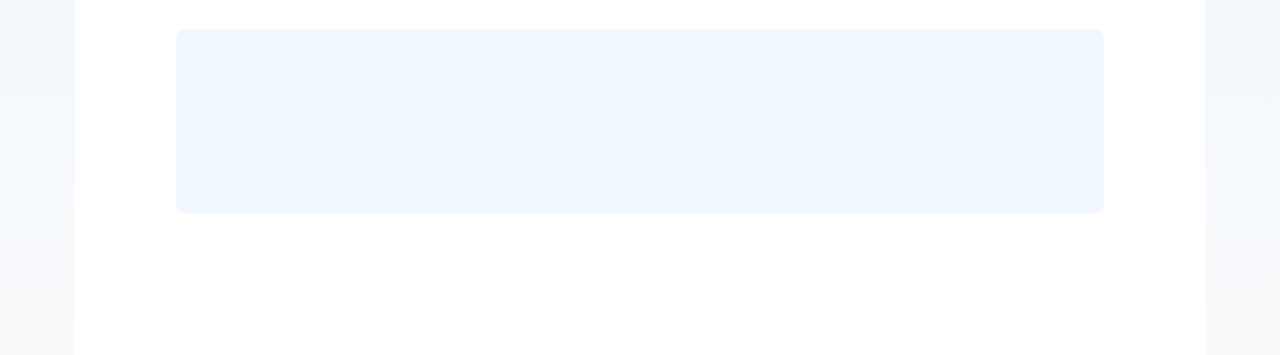
==== commit 4c36fbf0: "Fixed the labels" ====
--- a/boundarycast-personal-weather/apps/web/index.html
+++ b/boundarycast-personal-weather/apps/web/index.html
@@ -79,7 +79,7 @@
       <h2>Call Future Weather</h2>
       <p class="oracle-sub">Make a clear call on future weather at this location. BoundaryCast checks the evidence, records the reasoning, and resolves the call without pretending certainty.</p>
       <div class="controls">
-        <label>Market question
+        <label>Weather question
           <select id="market">
             <option value="temp100">Will the temperature exceed 100°F at this job site today?</option>
             <option value="temp80">Will the temperature exceed 80°F at this location today?</option>
@@ -98,7 +98,7 @@
         </label>
         <button id="resolve">Forecast Future Weather</button>
       </div>
-      <div id="oracleResult"><p>Pick a market and resolve it against the governed forecast.</p></div>
+      <div id="oracleResult"><p>Pick a weather question and resolve it against the governed forecast.</p></div>
     </section>
 
     <section class="card">
